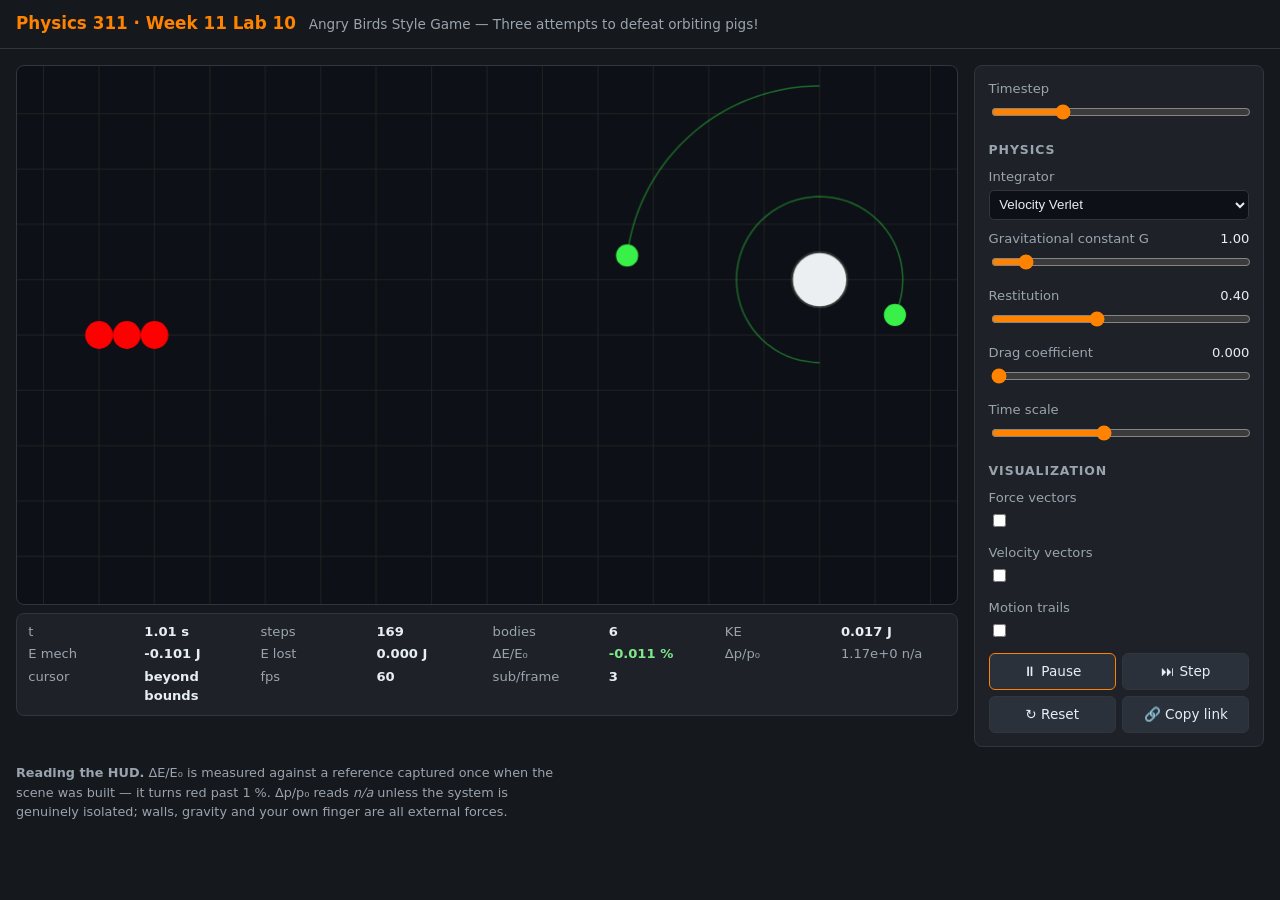
==== project/index.html @ 9055068f "Upload lab11" ====
<!DOCTYPE html>
<html lang="en">
<head>
<meta charset="utf-8">
<meta name="viewport" content="width=device-width,initial-scale=1">
<title>Week 10 Reference — Interactive Physics Simulation</title>
<link rel="stylesheet" href="styles.css">
</head>
<body>

<header>
  <h1>Physics 311 &middot; Week 11 Lab 10</h1>
  <span class="sub">Angry Birds Style Game &mdash; Three attempts to defeat orbiting pigs!</span>
</header>

<div class="layout">

  <main class="stage">
    <!-- tabindex makes the canvas focusable so keyboard users can reach it -->
    <canvas id="sim" tabindex="0" role="img"
            aria-label="Physics simulation. Use Tab to select a body and the arrow keys to drag it."></canvas>
    <div id="hud" role="status" aria-live="off"></div>
    <div id="win-message">
    YOU WIN!
  </div>
    <!-- polite live region: announces state changes without stealing focus -->
    <p id="live" class="sr-only" role="status" aria-live="polite"></p>
    
  </main>

  
<aside class="panel" aria-label="Simulation controls">

  <div class="row">
    <label for="dt">Timestep <output id="dt-out"></output></label>
    <input type="range" id="dt"
           min="0.001" max="0.020" step="0.001" value="0.006">
  </div>

  <h2>Physics</h2>
<div class="row">
  <label for="integrator">Integrator</label>
  <select id="integrator">
    <option value="euler">Euler</option>
    <option value="eulerCromer">Euler-Cromer</option>
    <option value="verlet">Velocity Verlet</option>
  </select>
</div>
  <div class="row">
  <label for="G">Gravitational constant G
    <output id="G-out"></output>
  </label>
  <input type="range" id="G" min="0.9" max="1.8" step="0.1" value="1">
</div>

<div class="row">
  <label for="restitution">Restitution
    <output id="restitution-out"></output>
  </label>
  <input type="range" id="restitution" min="0" max="1" step="0.01" value="0.40">
</div>

<div class="row">
  <label for="drag">Drag coefficient
    <output id="drag-out"></output>
  </label>
  <input type="range" id="drag" min="0" max="1" step="0.001" value="0">
</div>

  <div class="row">
    <label>Time scale <output id="speed-out"></output></label>
   <input
    type="range"
    id="speed"
    min="0.25"
    max="2.0"
    step="0.05"
    value="1.0"
  >
  </div>

<h2>Visualization</h2>

<div class="row">
  <label for="show-force">Force vectors</label>
  <input type="checkbox" id="show-force">
</div>

<div class="row">
  <label for="show-velocity">Velocity vectors</label>
  <input type="checkbox" id="show-velocity">
</div>

<div class="row">
  <label for="show-trails">Motion trails</label>
  <input type="checkbox" id="show-trails" checked>
</div>

  <div class="btns">
    <button id="btn-play" aria-pressed="true">&#9208; Pause</button>
    <button id="btn-step">&#9197; Step</button>
    <button id="btn-reset">&#8635; Reset</button>
    <button id="btn-link">&#128279; Copy link</button>
  </div>

</aside>

</div>


<footer>
  <strong>Reading the HUD.</strong> &Delta;E/E&#8320; is measured against a reference captured
  once when the scene was built &mdash; it turns red past 1&nbsp;%. &Delta;p/p&#8320; reads
  <em>n/a</em> unless the system is genuinely isolated; walls, gravity and your own
  finger are all external forces.
</footer>

<script type="module" src="./main.js"></script>
</body>
</html>
---- project/styles.css ----
:root{
  --ut-orange:#ff8200; --bg:#15181c; --panel:#1e2228; --line:#30363d;
  --ink:#e6edf3; --dim:#9aa4af; --ok:#7ee787; --bad:#ff6b6b;
}
*{box-sizing:border-box}
html,body{margin:0;height:100%}
body{
  background:var(--bg); color:var(--ink);
  font:15px/1.5 system-ui,-apple-system,"Segoe UI",Roboto,sans-serif;
}
header{
  padding:.7rem 1rem; border-bottom:1px solid var(--line);
  display:flex; align-items:baseline; gap:.8rem; flex-wrap:wrap;
}
header h1{font-size:1.05rem;margin:0;color:var(--ut-orange)}
header .sub{color:var(--dim);font-size:.85rem}

.layout{display:grid;grid-template-columns:1fr 290px;gap:1rem;padding:1rem;align-items:start}
@media (max-width:860px){.layout{grid-template-columns:1fr}}

.stage{min-width:0}
canvas{
  width:100%; height:min(60vh,560px); display:block;
  background:#0d1117; border:1px solid var(--line); border-radius:8px;
  touch-action:none;            /* stop the page scrolling under a drag */
  cursor:crosshair;
}
canvas.grabbing{cursor:grabbing}
canvas:focus-visible{outline:3px solid var(--ut-orange);outline-offset:2px}

#hud{
  margin-top:.5rem; padding:.55rem .7rem; background:var(--panel);
  border:1px solid var(--line); border-radius:8px;
  display:grid; grid-template-columns:repeat(auto-fit,minmax(104px,1fr));
  gap:.15rem .7rem; font-variant-numeric:tabular-nums; font-size:.82rem;
}
#hud .k{color:var(--dim)}
#hud .v{font-weight:600}
#hud .v.ok{color:var(--ok)}
#hud .v.bad{color:var(--bad)}
#hud .v.na{color:var(--dim);font-weight:400}

.panel{
  background:var(--panel); border:1px solid var(--line);
  border-radius:8px; padding:.85rem;
}
.panel h2{font-size:.78rem;letter-spacing:.07em;text-transform:uppercase;
  color:var(--dim);margin:.9rem 0 .45rem}
.panel h2:first-child{margin-top:0}
.row{margin-bottom:.6rem}
.row label{display:flex;justify-content:space-between;font-size:.82rem;
  color:var(--dim);margin-bottom:.2rem}
.row output{color:var(--ink);font-variant-numeric:tabular-nums}
input[type=range]{width:100%;accent-color:var(--ut-orange)}
select{width:100%;padding:.35rem;background:#0d1117;color:var(--ink);
  border:1px solid var(--line);border-radius:5px}
.check{display:flex;align-items:center;gap:.45rem;font-size:.85rem;margin-bottom:.35rem}
.btns{display:grid;grid-template-columns:1fr 1fr;gap:.4rem;margin-top:.5rem}
button{
  padding:.45rem .5rem;border:1px solid var(--line);border-radius:6px;
  background:#2b313a;color:var(--ink);font:inherit;font-size:.85rem;cursor:pointer;
}
button:hover{background:#39414c}
button:focus-visible{outline:3px solid var(--ut-orange);outline-offset:2px}
button[aria-pressed=true]{border-color:var(--ut-orange)}

kbd{background:#0d1117;border:1px solid var(--line);border-bottom-width:2px;
  border-radius:4px;padding:0 .3rem;font:inherit;font-size:.78rem}
.keys{font-size:.78rem;color:var(--dim);line-height:1.9}
.sr-only{position:absolute;width:1px;height:1px;overflow:hidden;clip:rect(0 0 0 0);
  white-space:nowrap}

.stage {
  min-width: 0;
  position: relative;
}

#win-message {
  display: none;
  position: absolute;
  top: 15px;
  right: 15px;

  background: var(--ok);
  color: var(--bg);
  padding: .6rem 1.2rem;
  border: 2px solid var(--line);
  border-radius: 8px;

  font-size: 1.3rem;
  font-weight: bold;
  z-index: 100;
}

footer{padding:0 1rem 1.5rem;color:var(--dim);font-size:.8rem;max-width:70ch}
a{color:var(--ut-orange)}
@media (prefers-reduced-motion:reduce){*{transition:none!important}}
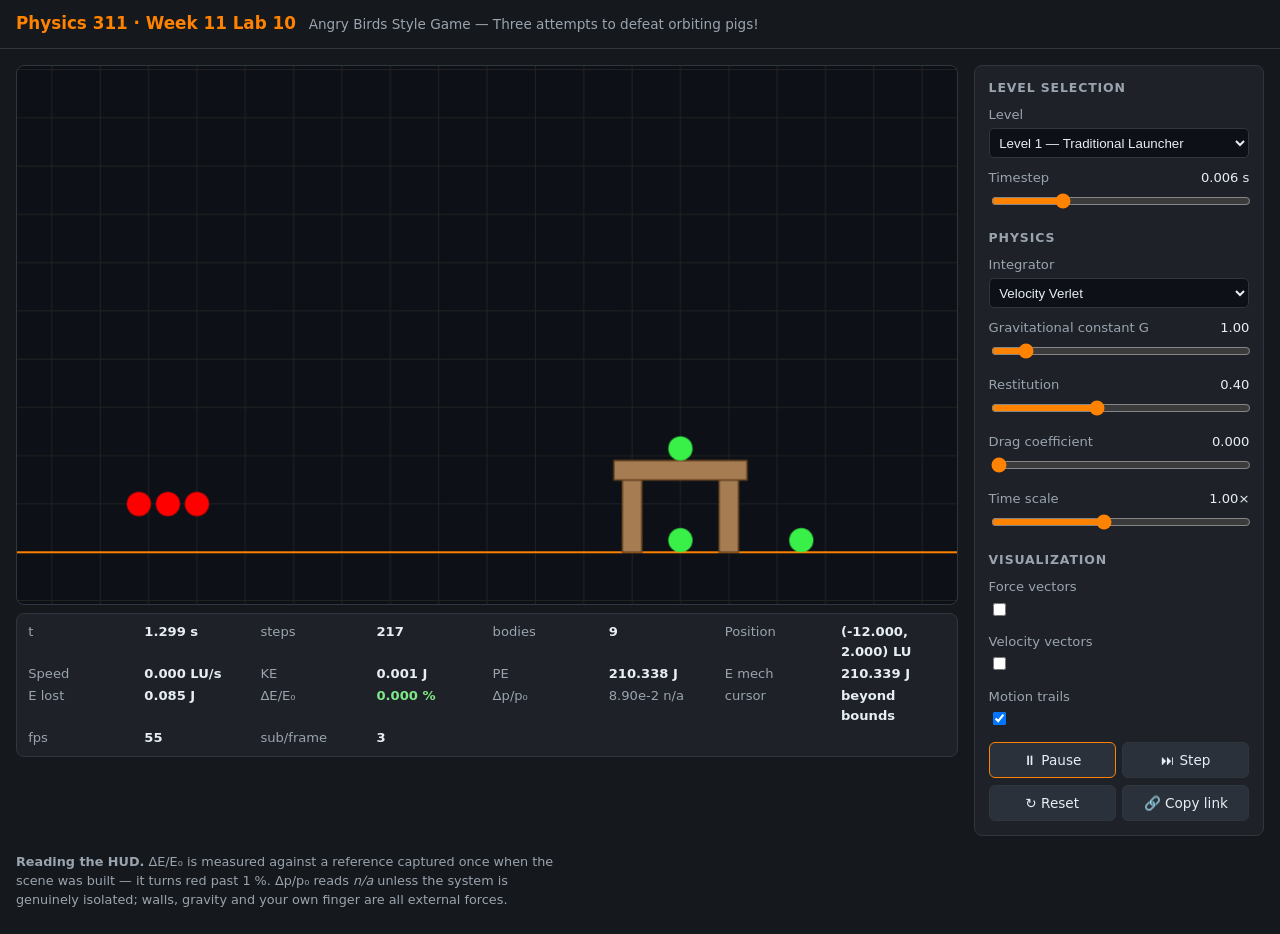
==== commit 66170657: "Publish working level selection and resource fixes" ====
--- a/project/index.html
+++ b/project/index.html
@@ -5,6 +5,7 @@
 <meta name="viewport" content="width=device-width,initial-scale=1">
 <title>Week 10 Reference — Interactive Physics Simulation</title>
 <link rel="stylesheet" href="styles.css">
+<link rel="icon" href="data:,">
 </head>
 <body>
 
@@ -30,6 +31,18 @@
 
   
 <aside class="panel" aria-label="Simulation controls">
+
+  <h2>Level Selection</h2>
+  <div class="row">
+    <label for="scene">Level</label>
+    <select id="scene">
+      <option value="traditionalLauncher" selected>Level 1 — Traditional Launcher</option>
+      <option value="spaceLauncher">Level 2 — Space Launcher</option>
+      <option value="conservativeLauncher">Level 3 — Conservative Launcher</option>
+      <option value="conservative">Conservative Test Mode</option>
+    </select>
+  </div>
+
 
   <div class="row">
     <label for="dt">Timestep <output id="dt-out"></output></label>
--- a/project/styles.css
+++ b/project/styles.css
@@ -6,7 +6,7 @@
 html,body{margin:0;height:100%}
 body{
   background:var(--bg); color:var(--ink);
-  font:15px/1.5 system-ui,-apple-system,"Segoe UI",Roboto,sans-serif;
+  font:15px/1.5 system-ui,-apple-system,"Segoe UI",Arial,sans-serif;
 }
 header{
   padding:.7rem 1rem; border-bottom:1px solid var(--line);
